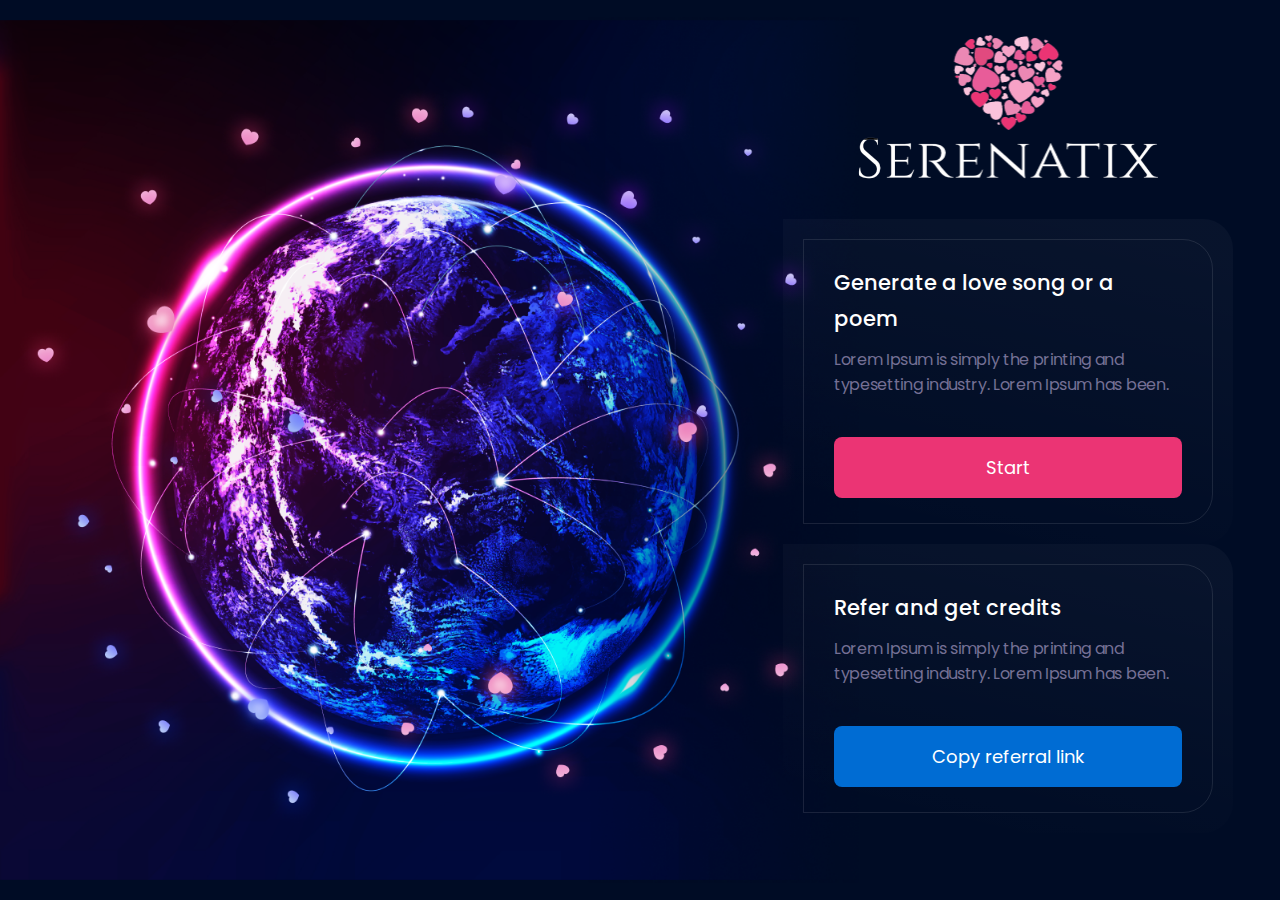
==== index.html @ 98b58cbd "First Commit" ====
<!DOCTYPE html>
<html class="no-js" lang="en">

<head>
  <meta charset="utf-8" />
  <meta http-equiv="X-UA-Compatible" content="IE=edge" />
  <meta name="robots" content="noindex, follow" />
  <meta name="viewport" content="width=device-width, initial-scale=1">
  <meta name="description" content="" />

  <!-- Site Title -->
  <title>Serenatix - HTML Markup</title>

  <!-- Favicon -->
  <link rel="website icon" type="png" href="assets/img/icon.png" />
  <!-- CSS
	   ============================================ -->
  <!-- Bootstrap.css -->
  <link rel="stylesheet" href="assets/css/bootstrap-5.2.2.min.css" />

  <!-- Style.css -->
  <link rel="stylesheet" href="assets/css/main.css" />

  <!-- Responsive.css -->
  <link rel="stylesheet" href="assets/css/responsive.css" />
</head>

<body>
  <section class="mobile-desktop-logo d-lg-none">
    <div class="desktop_logo text-center">
      <a href="index.html"><img src="./assets/img/logo/main-logo.png" alt=""></a>
    </div>
    <div class="mobile-image">
      <img src="./assets/img/desktop/mobile-img.png" alt="">
    </div>
  </section>
  <section class="desktop-1" style="background-image: url(./assets/img/desktop/dektop-img.png);">
    <div class="container-fluid d-flex justify-content-center justify-content-lg-end">
      <div class="row">
        <div class="col">
          <div class="desktop_content">
            <div class="desktop_logo d-none d-lg-block">
              <a href="index.html"><img src="./assets/img/logo/main-logo.png" alt=""></a>
            </div>

            <div class="start_boxes">
              <div class="single_box generate-song">
                <div class="single_box_inner">
                  <div class="inner_text">
                    <h3>Generate a love song or a poem </h3>
                    <p>Lorem Ipsum is simply the printing and typesetting industry. Lorem Ipsum has been.</p>
                    <a href="#" class="btn">Start</a>
                  </div>
                </div>
              </div>
              <div class="single_box refer">
                <div class="single_box_inner">
                  <div class="inner_text">
                    <h3>Refer and get credits </h3>
                    <p>Lorem Ipsum is simply the printing and typesetting industry. Lorem Ipsum has been.</p>
                    <a href="#" class="btn">Copy referral link</a>
                  </div>
                </div>
              </div>
            </div>
          </div>
        </div>
      </div>
    </div>
  </section>


  <!-- JS
      ============================================ -->
  <!-- Jquery js -->
  <script src="assets/js/jquery-3.6.1.min.js"></script>

  <!-- Bootstrap -->
  <script src="assets/js/bootstrap.bundle-5.2.2.min.js"></script>

  <!-- Main -->
  <script src="assets/js/main.js"></script>
</body>

</html>
---- assets/css/main.css ----
/* CSS Index
-----------------------------------
1. Theme default css
2. Header Area
3. Off Canvas Menu
4. Mobile Menu Area
5. Hero Area
*/

/* Theme Default CSS
==================================================*/
@import url("https://fonts.googleapis.com/css2?family=Poppins:wght@200;300;400;500;600;700;800&display=swap");

:root {
	--color-primary: #eb3474;
	--color-secondary: #006cd3;
	--color-violet: #9e00ff;
	--color-white: #ffffff;
	--color-light: rgba(255, 255, 255, 0.5);
	--color-gray-light: #757095;
	--color-black: #000c25;

	--font-pop: "Poppins", sans-serif;
}
body {
	font-family: var(--font-pop);
	font-weight: 400;
	font-style: normal;
	font-size: 18px;
	color: var(--color-white);
	line-height: 35px;
	/* background-color: var(--color-black);	 */
}
* {
	margin: 0px;
	padding: 0px;
	box-sizing: border-box;
}
img {
	max-width: 100%;
	transition: all 0.3s ease-out 0s;
}
a,
.button {
	-webkit-transition: all 0.3s ease-out 0s;
	-moz-transition: all 0.3s ease-out 0s;
	-ms-transition: all 0.3s ease-out 0s;
	-o-transition: all 0.3s ease-out 0s;
	transition: all 0.3s ease-out 0s;
	text-decoration: none;
}

a:hover,
.main-menu li a:hover,
.footer-menu li a:hover {
	color: #2b96cc;
	text-decoration: none;
}
a,
button {
	color: var(--color-primary);
	outline: medium none;
	cursor: pointer;
}
h1,
h2,
h3,
h4,
h5,
h6 {
	font-family: var(--font-pop);
	font-weight: 500;
	font-style: normal;
	color: var(--color-white);
	margin: 0 0 15px;
	text-transform: normal;
}
h1 a,
h2 a,
h3 a,
h4 a,
h5 a,
h6 a {
	color: inherit;
}
h1 {
	font-size: 40px;
}
h2 {
	font-size: 30px;
}
h3 {
	font-size: 24px;
}
h4 {
	font-size: 22px;
}
h5 {
	font-size: 18px;
}
h6 {
	font-size: 16px;
}

ul {
	margin: 0px;
	padding: 0px;
}
li {
	list-style: none;
}
p {
	margin-bottom: 15px;
}

hr {
	border-bottom: 1px solid var(--color-light);
	border-top: 0 none;
	margin: 30px 0;
	padding: 0;
}

label {
	color: var(--color-light);
	cursor: pointer;
	font-size: 15px;
	font-weight: 400;
}

*::-moz-selection {
	background: var(--color-secondary);
	color: var(--color-white);
	text-shadow: none;
}
::-moz-selection {
	background: var(--color-secondary);
	color: var(--color-white);
	text-shadow: none;
}
::selection {
	background: var(--color-secondary);
	color: var(--color-white);
	text-shadow: none;
}
*::-moz-placeholder {
	color: var(--color-secondary);
	font-size: 14px;
	opacity: 1;
}
*::placeholder {
	color: var(--color-light);
	font-size: 16px;
	line-height: 16px;
	font-weight: 300;
	opacity: 1;
}

/* button style */
.btn,
.form_group input[type="submit"] {
	background-color: var(--color-secondary);
	border-radius: 8px;
	color: var(--color-white);
	display: inline-block;
	font-size: 18px;
	line-height: 27px;
	font-weight: 400;
	margin-bottom: 0;
	padding: 17px 17px;
	text-align: center;
	transition: all 0.3s ease 0s;
	border: none;
}
.btn:hover {
	background-color: var(--color-secondary);
}

input:focus[type="url"],
input:focus[type="text"],
input:focus[type="email"],
input:focus[type="tel"],
input:focus[type="button"],
input:focus[type="submit"],
input:focus[type="search"],
button:focus[type="button"],
button:focus[role="button"],
button:focus,
input:focus,
textarea:focus {
	outline: none;
	text-decoration: none;
}
select:focus-visible {
	outline: none;
}
.btn:focus {
	box-shadow: 0 0 0 0;
}

/* End Default Css */

/* Start Header Area
==================================================*/
.desktop-1,
.desktop-2,
.desktop-3 {
	min-height: 100vh;
	width: 100%;
	background-color: var(--color-black);
	background-repeat: no-repeat;
	background-position: left center;
	background-size: 57.5%;
	/* border-radius: 50px; */
	overflow: hidden;
	position: relative;
}
.desktop_content {
	max-width: 582px;
	width: 100%;
	margin-right: 169px;
	margin-top: 93px;
	/* background-color: var(--color-black); */
}
.desktop_content .desktop_logo {
	margin-bottom: 77px;
}
.desktop_content .desktop_logo > a {
	display: block;
	text-align: center;
	max-width: 300px;
	margin: auto;
}
.single_box_inner .inner_text {
	border: 1px solid rgba(255, 255, 255, 0.1);
	border-radius: 0 30px 30px 0;
	padding: 31px 48px;
}

.single_box_inner .inner_text > h3 {
	line-height: 36px;
	margin-bottom: 10px;
}

.single_box_inner .inner_text > p {
	font-size: 16px;
	line-height: 25px;
	letter-spacing: -0.02em;
	color: var(--color-gray-light);
	max-width: 427px;
	width: 100%;
	margin-bottom: 40px;
}

.single_box_inner .inner_text > .btn {
	width: 427px;
}
.single_box_inner .inner_text {
	border: 1px solid rgba(255, 255, 255, 0.1);
	border-radius: 0 30px 30px 0;
	padding: 31px 48px;
}
.single_box_inner .inner_text > p {
	font-size: 16px;
	line-height: 25px;
	letter-spacing: -0.02em;
	color: var(--color-gray-light);
	max-width: 427px;
	margin-bottom: 40px;
}

.single_box_inner .inner_text > .btn {
	width: 427px;
}
.generate-song .single_box_inner .inner_text > .btn {
	background-color: var(--color-primary);
}
.single_box_inner {
	padding: 29px;
	background: linear-gradient(
		193.73deg,
		rgba(255, 255, 255, 0.03) 10.68%,
		rgba(255, 255, 255, 0) 90.18%
	);
	border-radius: 0 30px 30px 0;
}
.form_group input,
.form_group select {
	width: 427px;
	background-color: transparent;
	border: 0.5px solid var(--color-light);
	padding: 15px 26px;
	border-radius: 8px;
	color: var(--color-white);
	margin-bottom: 16px;
	font-size: 16px;
	line-height: 16px;
}
.form_group select {
	-moz-appearance: none;
	-webkit-appearance: none;
	appearance: none;
	background-image: url("../img/icons/select-down.svg");
	background-size: 14px;
	background-repeat: no-repeat;
	background-position-x: 97%;
	background-position-y: 20px;
}
.form_group input[type="date"]::-webkit-calendar-picker-indicator {
	background-image: url("../img/icons/calendar.svg");
	margin-right: -15px;
}
/* .form_number {
	position: relative;
}
.form_number::after,
.form_number::before {
	position: absolute;
	right: 5px;
	width: 1.6em;
	height: 0.9em;
	font-size: 10px;
	pointer-events: none;
	background: #fff;
}
.form_number::after {
	color: blue;
	content: "\25B2";
	margin-top: 1px;
}
.form_number::before {
	color: red;
	content: "\25BC";
	margin-bottom: 5px;
	bottom: -0.5em;
} */

.single_box_inner .inner_text > h2 {
	line-height: 45px;
	margin-bottom: 30px;
}

.form_group input::placeholder {
	color: var(--color-light);
	font-weight: 300;
}

.form_group {
	position: relative;
}

.form_group > img {
	position: absolute;
	right: 14px;
	top: 40%;
	transform: translateY(-50%);
	width: 25px;
}
.form_notice {
	display: flex;
	justify-content: space-between;
	margin-top: 15px;
	margin-bottom: 56px;
}

.form_notice .forgot > a {
	font-size: 16px;
	line-height: 16px;
	text-decoration: underline;
	color: var(--color-white);
}
.form_notice .forgot > a:hover {
	color: var(--color-primary);
}
.form_notice .remember input[type="checkbox"] {
	width: 28px;
	-webkit-appearance: none;
	-moz-appearance: none;
	-o-appearance: none;
	appearance: none;
	margin-bottom: 0;
	margin-right: 11px;
	position: relative;
	cursor: pointer;
}

.form_notice .remember input[type="checkbox"]:before {
	content: "";
	position: absolute;
	display: block;
	top: -20px;
	right: -2px;
	width: 28px;
	height: 28px;
	border-radius: 6px;
	background-color: var(--color-primary);
	border: 1px solid var(--color-primary);
}
.form_notice .remember input[type="checkbox"]:checked:after {
	content: "";
	display: block;
	width: 7px;
	height: 15px;
	border: solid var(--color-white);
	border-width: 0 2px 2px 0;
	-webkit-transform: rotate(45deg);
	-ms-transform: rotate(45deg);
	transform: rotate(45deg);
	position: absolute;
	top: -16px;
	left: 13px;
}
.form_notice .remember input[type="checkbox"]:checked:before {
	border-color: var(--color-primary);
}
.form_notice .remember label {
	font-size: 16px;
	line-height: 16px;
	font-weight: 300;
	color: var(--color-white);
}
.mobile-desktop-logo {
	background-color: var(--color-black);
	padding-top: 48px;
}

.mobile-desktop-logo .desktop_logo {
	max-width: 197px;
	margin: auto;
	margin-bottom: -100px;
	position: relative;
}
.mobile-desktop-logo .mobile-image > img {
	width: 100%;
}
.content-wrapper {
	background-color: var(--color-black);
	background-position: center center;
	background-size: cover;
	background-repeat: no-repeat;
}
.desktop-4-header,
.content-section,
.generate-section,
.positive_qualities {
	padding-right: 4%;
	padding-left: 4%;
}
.header_logo > a {
	display: inline-block;
	max-width: 290px;
}
.header_navigation li {
	display: inline-block;
	position: relative;
}

.header_navigation li > a {
	font-size: 22px;
	line-height: 14px;
	font-weight: 400;
	color: var(--color-white);
}
.header_navigation li > a:hover {
	color: var(--color-primary);
}

.header_navigation li:not(:last-child):after {
	position: absolute;
	right: 0;
	width: 1px;
	height: 100%;
	background-color: var(--color-white);
	content: "";
	opacity: 0.3;
}

.header_navigation li:not(:last-child) {
	padding-right: 26px;
	margin-right: 23px;
}
.desktop-4-header .header_inner {
	border-bottom: 1px solid var(--color-light);
	padding-top: 60px;
	padding-bottom: 40px;
}
.content-section {
	padding-top: 35px;
	padding-bottom: 60px;
}
.plain_text > p {
	margin-bottom: 0;
}
.generate_content_wrapper .generate_form {
	max-width: 760px;
	width: 100%;
	margin-right: 70px;
}
.generate_content_wrapper .generate_form,
.generate_content_wrapper .generate_content {
	margin-bottom: 50px;
}
.generate_form .form_group label {
	min-width: 285px;
	font-size: 20px;
	line-height: 30px;
	color: var(--color-white);
}

.generate_form .form_group:not(:last-child) {
	margin-bottom: 25px;
}
.generate_form .form_group label {
	min-width: 285px;
	font-size: 20px;
	line-height: 30px;
	color: var(--color-white);
}
.generate_form .form_group label span {
	color: var(--color-primary);
}

.generate_form .form_group:not(:last-child) {
	margin-bottom: 25px;
}

.generate_form .form_group input,
.generate_form .form_group select {
	margin-bottom: 0;
	max-width: 470px;
	width: 100%;
}
.generate_form .form_group select option {
	color: var(--color-primary);
}
.generate_form .form_group select option:first-of-type {
	color: var(--color-light);
}
.generate_content .content_credits {
	background: linear-gradient(214.92deg, #010e29 7.83%, #00153a 100%);
	padding: 30px;
	border-radius: 40px;
	box-shadow: 0px 50px 100px rgba(0, 0, 0, 0.25);
	margin-bottom: 30px;
}

.generate_content .content_credits .credits_refer,
.generate_content .content_credits .credits_buy {
	border: 1px solid rgba(255, 255, 255, 0.1);
	padding: 22px;
	border-radius: 30px 0 0 30px;
	max-width: 316px;
	width: 100%;
	display: flex;
	flex-direction: column;
	justify-content: center;
}

.generate_content .content_credits .credits_buy {
	border-radius: 0 30px 30px 0;
	padding: 20px 40px;
}

.generate_content .content_credits .credits_refer h4,
.generate_content .content_credits .credits_buy h4 {
	font-size: 18px;
	line-height: 27px;
	margin-bottom: 1px;
	font-weight: 400;
}

.generate_content .content_credits .credits_refer p,
.generate_content .content_credits .credits_buy p {
	font-size: 14px;
	line-height: 17px;
	color: var(--color-light);
	font-weight: 300;
	margin-bottom: 15px;
}

.generate_content .content_credits .credits_buy h4 {
	margin-bottom: 19px;
}

.generate_content .content_credits .credits_refer h4 span,
.generate_content .content_credits .credits_buy h4 span {
	color: var(--color-primary);
}
.generate_content .content_credits .credits_refer .btn,
.generate_content .content_credits .credits_buy .btn {
	font-size: 16px;
	line-height: 24px;
	font-weight: 400;
	padding: 12px 26px;
}
.generate_content .content_credits .credits_buy .btn {
	background-color: var(--color-violet);
}
.generate_content .content_credits .total_credits {
	position: relative;
}

.generate_content .content_credits .total_credits > p {
	position: absolute;
	left: 50%;
	top: 50%;
	transform: translate(-50%, -50%);
	width: 100%;
	margin-bottom: 0;
	text-align: center;
}
.generate_content .content_credits .total_credits img {
	max-width: 230px;
	margin-left: -20px;
	margin-right: -20px;
}
.generate_content .content_credits .total_credits > p .total {
	display: block;
	font-size: 35px;
	line-height: 32px;
	font-weight: 500;
	color: var(--color-white);
}

.generate_content .content_credits .total_credits > p .text {
	font-size: 12px;
	line-height: 14px;
	text-transform: uppercase;
	font-weight: 500;
	display: inline-block;
	white-space: pre-line;
}
.generate_content .content_archive h3 {
	line-height: 36px;
	margin-bottom: 10px;
}

.generate_content .content_archive .archive_table {
	width: 100%;
	border-radius: 20px;
	overflow: hidden;
	background: linear-gradient(214.92deg, #010e29 7.83%, #00153a 100%);
}

.generate_content .content_archive .archive_table tr > th,
.generate_content .content_archive .archive_table tr > td {
	padding: 17px 25px;
	font-size: 14px;
	line-height: 21px;
	color: var(--color-light);
}

.generate_content .content_archive .archive_table thead {
	background-color: rgba(255, 255, 255, 0.1);
}

.generate_content .content_archive .archive_table tr > th select {
	padding: 0;
	margin: 0;
	background-color: transparent;
	border: none;
	width: 100%;
	color: var(--color-white);
	font-size: 14px;
	line-height: 21px;
	font-weight: 400;
}
.generate_content .content_archive .archive_table tr > th select {
	-moz-appearance: none;
	-webkit-appearance: none;
	appearance: none;
	background-image: url("../img/icons/table-arrow.svg");
	background-size: 14px;
	background-repeat: no-repeat;
	background-position-x: 100%;
}

.generate_content .content_archive .archive_table tr > th:not(:last-child),
.generate_content .content_archive .archive_table tr > td:not(:last-child) {
	border-right: 1px solid rgba(255, 255, 255, 0.1);
	width: 33.33%;
}

.generate_content .content_archive .archive_table tbody tr:not(:last-child) {
	border-bottom: 1px solid rgba(255, 255, 255, 0.1);
}
.generate_content_wrapper .generate_form .generate_form_btn {
	margin-top: 80px;
	display: flex;
	justify-content: space-between;
}

.generate_content_wrapper .generate_form .generate_form_btn > .btn {
	padding: 17px 25px;
	margin: 0 5px;
}

.generate_content_wrapper .generate_form .generate_form_btn > .btn.love {
	background-color: var(--color-primary);
}

.generate_content_wrapper .generate_form .generate_form_btn > .btn.letter {
	background-color: var(--color-violet);
}

/* Characteristics */
.positive_qualities_inner {
	text-align: center;
}

.positive_qualities_inner .total_quality {
	position: relative;
}

.positive_qualities_inner .total_quality > img {
	max-width: 280px;
	margin-top: -30px;
	margin-bottom: -30px;
}

.positive_qualities_inner .total_quality > p {
	position: absolute;
	top: 50%;
	left: 50%;
	transform: translate(-50%, -50%);
}

.positive_qualities_inner .total_quality > p span {
	display: block;
}

.positive_qualities_inner .total_quality > p span.total {
	font-size: 35px;
	line-height: 32px;
	font-weight: 500;
	color: var(--color-white);
}

.positive_qualities_inner .total_quality > p span.text {
	font-size: 14px;
	line-height: 14px;
	font-weight: 500;
	text-transform: uppercase;
	margin-top: 7px;
}
.positive_qualities_inner .title {
	font-size: 34px;
	line-height: 51px;
	margin-bottom: 34px;
}
.positive_qualities_checkbox {
	background: linear-gradient(214.92deg, #010e29 7.83%, #00153a 100%);
	padding: 35px;
	border-radius: 20px;
	margin-bottom: 80px;
}
.positive_qualities_checkbox .checkbox_group:not(:last-child) {
	margin-bottom: 28px;
}
.checkbox_group {
	display: flex;
}
.checkbox_group input[type="checkbox"] {
	max-width: 35px;
	width: 100%;
	-webkit-appearance: none;
	-moz-appearance: none;
	-o-appearance: none;
	appearance: none;
	margin-bottom: 0;
	margin-right: 20px;
	position: relative;
	cursor: pointer;
}

.checkbox_group input[type="checkbox"]:before {
	content: "";
	position: absolute;
	display: block;
	top: 0px;
	right: 0px;
	width: 35px;
	height: 35px;
	border-radius: 5px;
	background-color: #00153a;
	border: 1px solid var(--color-light);
	overflow: hidden;
}
.checkbox_group input[type="checkbox"]:checked:after {
	content: "";
	display: block;
	width: 11px;
	height: 20px;
	border: solid var(--color-white);
	border-width: 0 2px 2px 0;
	-webkit-transform: rotate(45deg);
	-ms-transform: rotate(45deg);
	transform: rotate(45deg);
	position: absolute;
	top: 3px;
	left: 12px;
}
.checkbox_group input[type="checkbox"]:checked:before {
	border-color: var(--color-primary);
	background-color: var(--color-primary);
}
.checkbox_group label {
	font-size: 22px;
	line-height: 35px;
	color: var(--color-white);
	font-weight: 400;
}
.positive_qualities_checkbox .checkbox_group.input {
	margin-left: 55px;
	margin-top: 20px;
}
.positive_qualities_checkbox .checkbox_group.input textarea {
	display: block;
	max-width: 100%;
	width: 100%;
	border: 1px solid var(--color-light);
	background: transparent;
	border-radius: 8px;
	padding: 28px 33px;
	font-size: 20px;
	line-height: 16px;
	color: var(--color-white);
	font-weight: 300;
}
.positive_qualities_buttons {
	padding-bottom: 67px;
}
.positive_qualities_buttons .question .btn {
	padding: 17px 40px;
}
.positive_qualities_buttons .question .btn.previous {
	filter: drop-shadow(0px 30px 60px rgba(235, 52, 116, 0.15));
	background-color: transparent;
	border: 1px solid var(--color-violet);
	margin-right: 20px;
}
.positive_qualities_buttons .question .btn.next {
	background-color: var(--color-violet);
}
.positive_qualities_buttons .saves .btn {
	padding: 17px 30px;
}
.positive_qualities_buttons .saves .btn.finished {
	background-color: var(--color-primary);
	margin-left: 20px;
}

/* Answered */
.top_banner {
	margin-bottom: 20px;
}
.answered_side_banner .side-top {
	margin-bottom: 20px;
}
.answered_side_banner {
	max-width: 212px;
	width: 100%;
	margin-left: 50px;
}
.answered_content {
	width: 100%;
}
.answered_content .ans_cta {
	border: 1px solid rgba(255, 255, 255, 0.05);
	background-color: #00153a;
	box-shadow: 0px 50px 100px rgba(0, 0, 0, 0.25);
	border-radius: 20px;
	padding: 47px;
	display: flex;
	align-items: center;
	justify-content: space-between;
	margin-bottom: 50px;
}
.answered_content .ans_cta .title {
	font-size: 32px;
	line-height: 48px;
	margin-bottom: 0;
}

.answered_content .ans_cta .btn {
	background-color: var(--color-primary);
}
.ans_content_subject .subject_head > span {
	display: inline-block;
	font-size: 22px;
	line-height: 33px;
	color: var(--color-primary);
}

.ans_content_subject .subject_head > h3 {
	font-size: 28px;
	line-height: 42px;
	margin-bottom: 0;
}

.ans_content_subject .button .btn {
	background-color: var(--color-violet);
}

.ans_content_subject {
	margin-bottom: 20px;
}
.ans_content > p {
	font-size: 18px;
	line-height: 35px;
}
.answered_content .ans_cta.cta-2 {
	padding: 34px 47px;
	margin-bottom: 40px;
}

.answered_content .ans_cta.cta-2 .title {
	font-size: 20px;
	line-height: 30px;
	font-weight: 400;
}
.ans_content {
	margin-bottom: 50px;
}
.answered_content .ans_cta.cta-2 .btn {
	background-color: var(--color-secondary);
	padding: 17px 35px;
}
.answered_content .ans_cta.cta-2 .form_group select {
	margin-bottom: 0px;
	width: 100%;
}
.answered_content .ans_cta.cta-2 .form_group {
	max-width: 225px;
	width: 100%;
	margin-left: 40px;
	margin-right: auto;
}
.ans_share_btn > a {
	font-size: 20px;
	line-height: 30px;
	font-weight: 400;
	border: 1px solid var(--color-secondary);
	padding: 29px;
	color: var(--color-white);
	max-width: 417px;
	display: inline-block;
	border-radius: 10px;
	margin-right: 15px;
	text-align: center;
}
.ans_share_btn > a.email {
	border-color: var(--color-primary);
	box-shadow: 0px 50px 100px rgba(0, 0, 0, 0.25);
}
.ans_share_btn > a.mobile {
	border-color: var(--color-violet);
	box-shadow: 0px 50px 100px rgba(0, 0, 0, 0.25);
}
.socials li {
	display: inline-block;
	margin-left: 10px;
}

.socials li > a {
	display: block;
	max-width: 45px;
}
.answered_content .ans_share {
	width: 100%;
	display: flex;
	align-items: center;
	justify-content: space-between;
	margin-bottom: 50px;
}
.ans_reminder .single_reminder {
	background: linear-gradient(214.92deg, #010e29 7.83%, #00153a 100%);
	max-width: 583px;
	width: 100%;
	box-shadow: 0px 50px 100px rgba(0, 0, 0, 0.25);
	border-radius: 40px;
	padding: 50px;
}

.ans_reminder .single_reminder > h2 {
	font-size: 30px;
	line-height: 45px;
	margin-bottom: 25px;
}

.ans_reminder .single_reminder .form_group label {
	min-width: 215px;
	font-size: 20px;
	line-height: 30px;
	color: var(--color-white);
}

.ans_reminder .single_reminder .form_group {
	display: flex;
	align-items: center;
	margin-bottom: 25px;
}

.ans_reminder .single_reminder .form_group input {
	margin-bottom: 0;
}

.ans_reminder .single_reminder .buttons {
	padding-top: 25px;
}

.ans_reminder .single_reminder .buttons .btn.reminder {
	margin-right: 15px;
}

.ans_reminder .single_reminder .buttons .btn.autopilot {
	background-color: var(--color-primary);
}

.ans_reminder .single_reminder .buttons .btn {
	padding: 17px 35px;
}
.answered_content .ans_reminder {
	display: flex;
}
.answered_content .ans_reminder .single_reminder {
	margin-bottom: 50px;
}
.answered_content .ans_reminder .single_reminder.reminder {
	margin-right: 30px;
}
.ans_reminder .single_reminder .form_group select {
	-moz-appearance: none;
	-webkit-appearance: none;
	appearance: none;
	background-image: url("../img/icons/angle-d.svg");
	background-size: 14px;
	background-repeat: no-repeat;
	background-position-x: 97%;
	background-position-y: 20px;
}
.ans_reminder
	.single_reminder
	.form_group
	input[type="date"]::-webkit-calendar-picker-indicator {
	background-image: url("../img/icons/calendar-d.svg");
	margin-right: -15px;
}
.ans_reminder
	.single_reminder
	.form_group
	input[type="time"]::-webkit-calendar-picker-indicator {
	background-image: url("../img/icons/clock-d.svg");
	margin-right: -15px;
}
---- assets/css/responsive.css ----
@media only screen and (min-width: 1651px) and (max-width: 1890px) {
.generate_content_wrapper .generate_form {
	max-width: 760px;
	margin-right: 50px;
}

.generate_content_wrapper .generate_content {
	width: 682px;
}
}





@media only screen and (min-width: 1401px) and (max-width: 1650px) {
	.generate_content_wrapper .generate_form {
		max-width: 447px;
		margin-right: 50px;
	}

	.generate_content_wrapper .generate_content {
		width: 766px;
	}
	.desktop-1,
	.desktop-2,
	.desktop-3 {
		background-size: 69%;
	}
	.desktop_content {
		max-width: 500px;
		margin-right: 50px;
		margin-top: 50px;
	}
	.single_box_inner .inner_text > .btn,
	.form_group input,
	.btn,
	.form_group input[type="submit"] {
		width: 100%;
	}
	.single_box_inner .inner_text > h3 {
		font-size: 21px;
	}
	.positive_qualities_buttons .btn,
	.ans_reminder .single_reminder .buttons .btn,
	.answered_content .ans_cta .btn {
		width: auto;
	}
	.answered_side_banner {
		display: none;
	}
	.answered_content .ans_share {
		flex-wrap: wrap;
		justify-content: center;
	}

	.answered_content .ans_share .ans_share_btn {
		margin-bottom: 30px;
	}
}
/* X-Large devices (large desktops, 1200px to 1400px) */
@media only screen and (min-width: 1200px) and (max-width: 1400px) {
	.desktop-1,
	.desktop-2,
	.desktop-3 {
		background-size: 69%;
	}
	.desktop_content {
		max-width: 450px;
		margin-right: 35px;
		margin-top: 35px;
	}
	.desktop_content .desktop_logo {
		margin-bottom: 40px;
	}
	.single_box_inner {
		padding: 20px;
	}
	.single_box_inner .inner_text {
		padding: 25px 30px;
	}
	.single_box_inner .inner_text > h3 {
		font-size: 21px;
	}
	.single_box_inner .inner_text > .btn,
	.form_group input,
	.btn,
	.form_group input[type="submit"] {
		width: 100%;
	}
	.generate_content_wrapper .generate_form {
		max-width: 350px;
		margin-right: 40px;
	}

	.generate_content_wrapper .generate_content {
		width: 689px;
	}
	.positive_qualities_buttons .btn,
	.ans_reminder .single_reminder .buttons .btn,
	.answered_content .ans_cta .btn {
		width: auto;
	}
	.answered_side_banner {
		display: none;
	}
	.answered_content .ans_share {
		flex-wrap: wrap;
		justify-content: center;
	}

	.answered_content .ans_share .ans_share_btn {
		margin-bottom: 30px;
	}
	.answered_content .ans_reminder {
		flex-wrap: wrap;
		justify-content: center;
	}
	.answered_content .ans_reminder .single_reminder.reminder {
		margin-right: 0;
	}
	.ans_share_btn > a {
		padding: 29px 20px;
	}
}

/* Large devices (desktops, 992px to 1199px) */
@media only screen and (min-width: 992px) and (max-width: 1199px) {
	.desktop-1,
	.desktop-2,
	.desktop-3 {
		background-size: 62%;
	}
	.desktop-1::after,
	.desktop-2::after,
	.desktop-3::after {
		content: "";
		background: url(../img/desktop/shadow-top.png);
		background-size: 98% 100%;
		background-position: left bottom;
		background-repeat: no-repeat;
		position: absolute;
		top: 0;
		left: 0;
		width: 62%;
		height: 12%;
	}

	.desktop-1::before,
	.desktop-2::before,
	.desktop-3.forgot {
		content: "";
		background: url(../img/desktop/shadow-bottom.png);
		background-position: center;
		position: absolute;
		bottom: 0;
		left: 0;
		width: 50%;
		height: 12%;
		background-size: 116% 100%;
		background-position: left top;
		background-repeat: no-repeat;
	}
	.desktop_content {
		max-width: 450px;
		margin-right: 15px;
		margin-top: 20px;
	}
	.desktop_content .desktop_logo {
		margin-bottom: 35px;
	}
	.single_box_inner {
		padding: 20px;
	}
	.single_box_inner .inner_text {
		padding: 25px 30px;
	}
	.single_box_inner .inner_text > h3 {
		font-size: 21px;
	}
	.single_box_inner .inner_text > p {
		margin-bottom: 25px;
	}
	.single_box_inner .inner_text > .btn,
	.form_group input,
	.btn,
	.form_group input[type="submit"] {
		width: 100%;
	}
	.generate_content_wrapper .generate_form {
		margin-right: 0px;
	}
	.generate_content_wrapper .generate_form .generate_form_btn > .btn {
		width: auto;
	}
	.positive_qualities_buttons .btn,
	.ans_reminder .single_reminder .buttons .btn,
	.answered_content .ans_cta .btn {
		width: auto;
	}

	.answered_side_banner {
		display: none;
	}
	.answered_content .ans_cta {
		flex-wrap: wrap;
		justify-content: center;
	}

	.answered_content .ans_cta .title {
		margin-bottom: 30px;
	}
	.answered_content .ans_cta.cta-2 .title {
		margin-bottom: 0;
	}
	.answered_content .ans_share {
		flex-wrap: wrap;
		justify-content: center;
	}
	.answered_content .ans_share .ans_share_btn {
		display: flex;
		flex-direction: column;
		width: 100%;
		align-items: center;
	}
	.answered_content .ans_reminder {
		flex-wrap: wrap;
		justify-content: center;
	}
	.answered_content .ans_reminder .single_reminder.reminder {
		margin-right: 0;
	}
	.ans_share_btn > a {
		max-width: 417px;
		width: 100%;
		margin-bottom: 25px;
	}
}

/* Medium devices (tablets, 768px to 991px) */
@media only screen and (min-width: 768px) and (max-width: 991px) {
	.desktop-1,
	.desktop-2,
	.desktop-3 {
		background-image: none !important;
		margin-top: -100px;
	}
	.desktop_content {
		margin: auto;
	}
	.desktop-4-header .header_inner {
		text-align: center;
		padding-top: 41px;
		padding-bottom: 25px;
	}
	.header_logo > a {
		max-width: 200px;
		width: 100%;
		margin-bottom: 30px;
	}
	.header_navigation {
		border-top: 1px solid var(--color-light);
		padding-top: 25px;
	}
	.generate_content_wrapper .generate_form {
		margin-right: 0px;
	}
	.generate_form .form_group input,
	.generate_form .form_group select {
		max-width: 100%;
	}
	.generate_form .form_group label {
		margin-bottom: 15px;
	}
	.generate_content_wrapper .generate_form .generate_form_btn > .btn {
		width: 100%;
	}
	.generate_content_wrapper .generate_form .generate_form_btn {
		flex-wrap: wrap;
	}

	.generate_content_wrapper
		.generate_form
		.generate_form_btn
		> .btn:not(:last-child) {
		margin-bottom: 10px;
	}
	.generate_content .content_credits {
		flex-direction: column;
		max-width: 400px;
		margin: 0 auto 30px auto;
	}

	.generate_content .content_credits .credits_refer {
		margin-bottom: 15px;
		border-radius: 30px 30px 0 0;
	}

	.generate_content .content_credits .credits_buy {
		border-radius: 0 0 30px 30px;
	}
	.generate_content .content_archive .archive_table tr > th,
	.generate_content .content_archive .archive_table tr > td {
		padding: 11px 20px;
	}

	.generate_content_wrapper .generate_content {
		width: 100%;
	}

	.positive_qualities_inner .title {
		text-align: left;
		font-size: 24px;
		line-height: 34px;
		margin-bottom: 30px;
	}

	.positive_qualities_checkbox {
		padding: 35px 30px;
		margin-bottom: 30px;
	}

	.checkbox_group label {
		font-size: 18px;
		line-height: 25px;
	}
	.checkbox_group input[type="checkbox"] {
		max-width: 30px;
		width: 100%;
		margin-right: 18px;
	}

	.checkbox_group input[type="checkbox"]:before {
		width: 30px;
		height: 30px;
	}

	.checkbox_group input[type="checkbox"]:checked:after {
		top: 2px;
		left: 10px;
	}
	.positive_qualities_checkbox .checkbox_group.input {
		margin-top: 15px;
		margin-left: 50px;
	}
	.positive_qualities_checkbox .checkbox_group.input textarea {
		height: 120px;
	}
	.positive_qualities_buttons {
		flex-direction: column;
		align-items: center;
		padding-bottom: 35px;
	}

	.positive_qualities_buttons .question,
	.positive_qualities_buttons .saves {
		display: flex;
		margin-bottom: 20px;
		justify-content: space-between;
		width: 100%;
	}

	.positive_qualities_buttons .question .btn,
	.positive_qualities_buttons .saves .btn {
		max-width: 48%;
		flex: 0 0 48%;
	}

	.answered_side_banner {
		display: none;
	}
	.answered_content .ans_cta {
		flex-wrap: wrap;
		justify-content: center;
		padding: 30px;
		text-align: center;
	}
	.answered_content .ans_cta .title {
		font-size: 22px;
		line-height: 33px;
		margin-bottom: 20px;
	}
	.ans_content_subject .subject_head > h3 {
		font-size: 24px;
		line-height: 36px;
	}

	.ans_content_subject {
		margin-bottom: 30px;
	}
	.ans_content > p {
		font-size: 16px;
		line-height: 28px;
	}
	.answered_content .ans_cta.cta-2 {
		padding: 30px;
		flex-direction: column;
		align-items: center;
		margin-bottom: 50px;
	}

	.answered_content .ans_cta.cta-2 .form_group {
		max-width: 100%;
		margin-left: 0;
		margin-top: 20px;
		margin-bottom: 20px;
	}
	.answered_content .ans_cta.cta-2 .title {
		margin-bottom: 0;
	}
	.answered_content .ans_share {
		flex-wrap: wrap;
		justify-content: center;
	}
	.answered_content .ans_share .ans_share_btn {
		display: flex;
		flex-direction: column;
		width: 100%;
		align-items: center;
	}
	.answered_content .ans_reminder {
		flex-wrap: wrap;
		justify-content: center;
	}
	.answered_content .ans_reminder .single_reminder.reminder {
		margin-right: 0;
	}
	.ans_share_btn > a {
		max-width: 417px;
		width: 100%;
		margin-bottom: 25px;
	}
}

/* X-Small devices (small mobile) (portrait phones, less than 767px) */
@media only screen and (max-width: 767px) {
	.mobile-desktop-logo .desktop_logo {
		margin-bottom: 0px;
	}
	.desktop-1,
	.desktop-2,
	.desktop-3 {
		background-image: none !important;
		padding-bottom: 35px;
		height: auto;
		background-color: var(--color-black);
	}

	.desktop_content {
		margin: auto;
	}
	.desktop_content {
		max-width: 378px;
		margin: auto;
	}
	.single_box_inner .inner_text > .btn,
	.form_group input,
	.btn,
	.form_group input[type="submit"] {
		width: 100%;
	}

	.single_box_inner .inner_text > .btn {
		margin-bottom: 10px;
	}

	.single_box_inner {
		padding: 20px;
	}

	.single_box_inner .inner_text {
		padding: 25px 30px;
	}

	.single_box_inner .inner_text > h3 {
		line-height: 30px;
	}

	.single_box_inner .inner_text > p {
		margin-bottom: 30px;
	}
	.single_box_inner .inner_text > h2 {
		font-size: 25px;
		line-height: 38px;
	}

	.form_notice .remember label,
	.form_notice .forgot > a {
		font-size: 12px;
	}

	.login .single_box_inner .inner_text,
	.sign-up .single_box_inner .inner_text {
		padding: 25px;
	}

	.form_notice {
		margin-bottom: 40px;
		margin-top: 10px;
	}

	.form_notice .remember input[type="checkbox"] {
		margin-right: 5px;
	}
	.desktop-4-header,
	.content-section,
	.generate-section,
	.positive_qualities {
		padding-right: 3%;
		padding-left: 3%;
	}
	.desktop-4-header .header_inner {
		text-align: center;
		padding-top: 41px;
		padding-bottom: 25px;
	}
	.header_logo > a {
		max-width: 200px;
		width: 100%;
		margin-bottom: 30px;
	}
	.header_navigation {
		border-top: 1px solid var(--color-light);
		padding-top: 25px;
	}
	.header_navigation li > a {
		font-size: 18px;
		line-height: 14px;
	}

	.header_navigation li:not(:last-child) {
		padding-right: 12px;
		margin-right: 6px;
	}
	.generate_content_wrapper .generate_form {
		margin-right: 0px;
	}
	.generate_form .form_group input,
	.generate_form .form_group select {
		max-width: 100%;
	}
	.generate_form .form_group label {
		margin-bottom: 15px;
	}
	.generate_content_wrapper .generate_form .generate_form_btn > .btn {
		width: 100%;
	}
	.content-section {
		padding-top: 25px;
		padding-bottom: 40px;
	}

	.plain_text > p {
		font-size: 16px;
		line-height: 28px;
	}

	.generate_form .form_group:not(:last-child) {
		margin-bottom: 30px;
	}
	.generate_content_wrapper .generate_form .generate_form_btn {
		flex-wrap: wrap;
		margin-top: 30px;
	}

	.generate_content_wrapper
		.generate_form
		.generate_form_btn
		> .btn:not(:last-child) {
		margin-bottom: 10px;
	}
	.generate_content .content_credits {
		flex-direction: column;
		max-width: 100%;
		margin: 0 auto 50px auto;
		padding: 20px;
	}
	.generate_content .content_credits .total_credits img {
		max-width: 290px;
	}
	.generate_content .content_credits .total_credits {
		margin-top: -50px;
		margin-bottom: -30px;
	}
	.generate_content .content_credits .credits_refer {
		margin-bottom: 15px;
		border-radius: 30px 30px 0 0;
	}

	.generate_content .content_credits .credits_buy {
		border-radius: 0 0 30px 30px;
	}
	.generate_content .content_archive .archive_table tr > th,
	.generate_content .content_archive .archive_table tr > td {
		padding: 11px 12px;
		font-size: 11px;
	}

	.generate_content_wrapper .generate_content {
		width: 100%;
	}
	.generate_content .content_archive .archive_table tr > th select {
		background-size: 9px;
		background-position-x: 100%;
		background-position-y: 4px;
	}
	.generate_content .content_archive .archive_table tr > th:not(:last-child),
	.generate_content .content_archive .archive_table tr > td:not(:last-child) {
		width: 28%;
	}

	.positive_qualities_inner .title {
		text-align: left;
		font-size: 24px;
		line-height: 34px;
		margin-bottom: 30px;
	}

	.positive_qualities_checkbox {
		padding: 35px 30px;
		margin-bottom: 30px;
		margin-left: -30px;
		margin-right: -30px;
	}

	.checkbox_group label {
		font-size: 18px;
		line-height: 25px;
	}
	.checkbox_group input[type="checkbox"] {
		max-width: 30px;
		width: 100%;
		margin-right: 18px;
	}

	.checkbox_group input[type="checkbox"]:before {
		width: 30px;
		height: 30px;
	}

	.checkbox_group input[type="checkbox"]:checked:after {
		top: 2px;
		left: 10px;
	}
	.positive_qualities_checkbox .checkbox_group.input {
		margin-top: 15px;
		margin-left: 50px;
	}
	.positive_qualities_checkbox .checkbox_group.input textarea {
		height: 120px;
	}
	.positive_qualities_buttons {
		flex-direction: column;
		align-items: center;
		padding-bottom: 35px;
	}

	.positive_qualities_buttons .question,
	.positive_qualities_buttons .saves {
		display: flex;
		margin-bottom: 20px;
		justify-content: space-between;
		width: 100%;
	}

	.positive_qualities_buttons .question .btn,
	.positive_qualities_buttons .saves .btn {
		max-width: 48%;
		font-size: 15px;
		flex: 0 0 48%;
		padding: 17px 0;
	}
	.top_banner > img {
		height: 154px;
		object-fit: cover;
	}

	.top_banner {
		margin-bottom: 25px;
	}
	.answered_side_banner {
		display: none;
	}
	.answered_content .ans_cta {
		flex-wrap: wrap;
		justify-content: center;
		padding: 30px;
		text-align: center;
	}
	.answered_content .ans_cta .title {
		font-size: 22px;
		line-height: 33px;
		margin-bottom: 20px;
	}
	.answered_content .ans_cta .btn {
		padding: 17px 0;
	}
	.ans_content_subject .subject_head > h3 {
		font-size: 24px;
		line-height: 36px;
	}

	.ans_content_subject {
		margin-bottom: 30px;
		flex-wrap: wrap;
	}
	.ans_content_subject .button {
		margin-top: 20px;
	}

	.answered_content .ans_cta.cta-2 .title {
		font-size: 22px;
		line-height: 33px;
	}
	.ans_content > p {
		font-size: 16px;
		line-height: 28px;
	}
	.answered_content .ans_cta.cta-2 {
		padding: 30px;
		flex-direction: column;
		align-items: center;
		margin-bottom: 50px;
	}

	.answered_content .ans_cta.cta-2 .form_group {
		max-width: 100%;
		margin-left: 0;
		margin-top: 20px;
		margin-bottom: 20px;
	}
	.answered_content .ans_cta.cta-2 .title {
		margin-bottom: 0;
	}
	.answered_content .ans_share {
		flex-wrap: wrap;
		justify-content: center;
	}
	.answered_content .ans_share .ans_share_btn {
		display: flex;
		flex-direction: column;
		width: 100%;
		align-items: center;
	}
	.answered_content .ans_reminder {
		flex-wrap: wrap;
		justify-content: center;
		margin-left: -30px;
		margin-right: -30px;
	}
	.answered_content .ans_reminder .single_reminder.reminder {
		margin-right: 0;
		margin-bottom: 20px;
	}
	.ans_share_btn > a {
		max-width: 417px;
		width: 100%;
		margin-bottom: 25px;
		padding: 29px 0;
	}
	.answered_content .ans_share .socials {
		margin-top: 5px;
	}

	.answered_content .ans_share .socials li {
		margin: 0 5px;
	}
	.answered_content .ans_reminder .single_reminder {
		padding: 30px;
	}

	.ans_reminder .single_reminder .form_group {
		flex-wrap: wrap;
	}

	.ans_reminder .single_reminder .form_group label {
		margin-bottom: 15px;
	}

	.ans_reminder .single_reminder .buttons .btn.reminder {
		margin-right: 0;
		margin-bottom: 15px;
	}
}

/* Small devices (large mobile) (landscape phones, 480px to 767px) */
@media only screen and (min-width: 480px) and (max-width: 767px) {
}
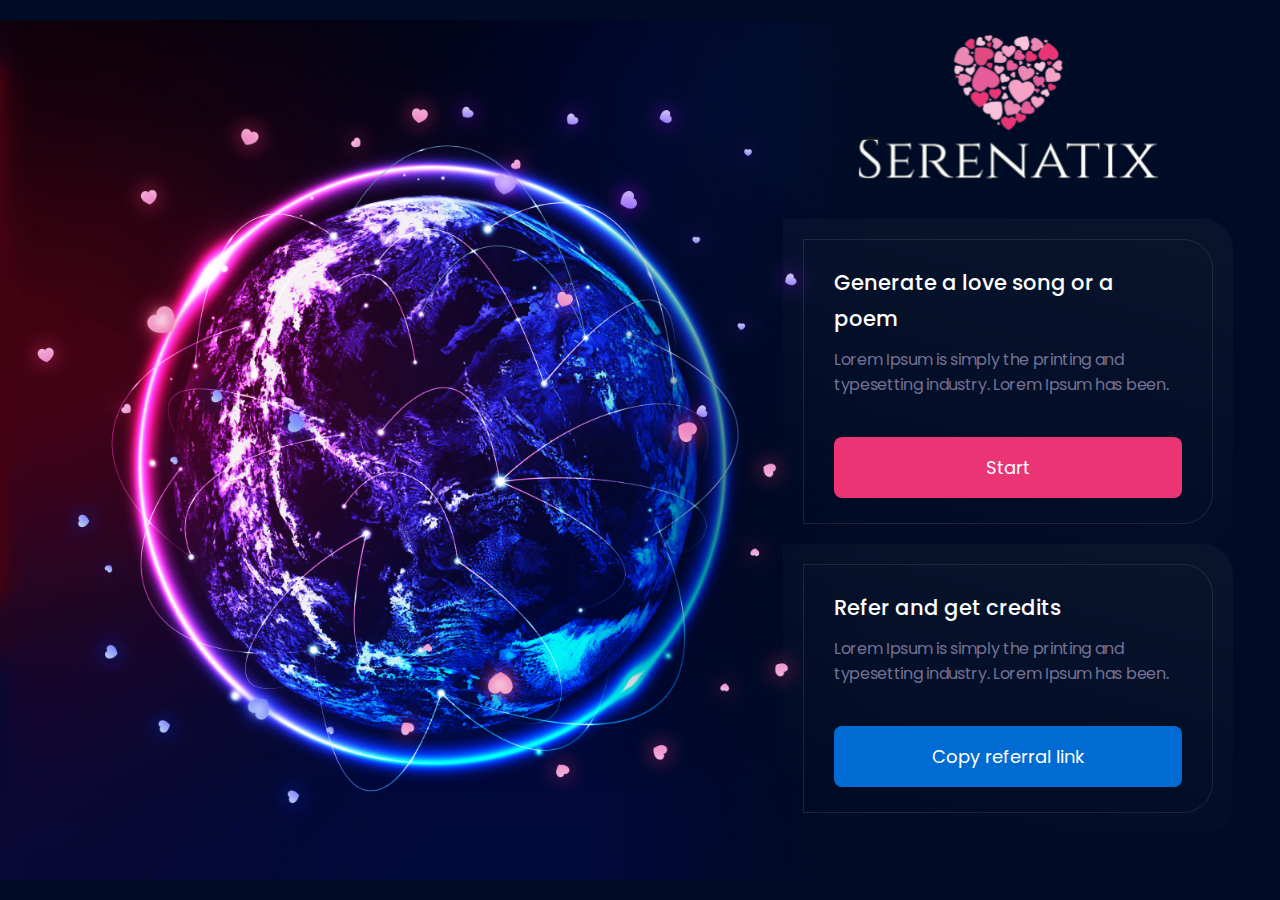
==== commit c9249b20: "Favicon Added" ====
--- a/index.html
+++ b/index.html
@@ -28,7 +28,7 @@
 <body>
   <section class="mobile-desktop-logo d-lg-none">
     <div class="desktop_logo text-center">
-      <a href="index.html"><img src="./assets/img/logo/main-logo.png" alt=""></a>
+      <a href="index.html"><img src="./assets/img/logo/main-logo.svg" alt=""></a>
     </div>
     <div class="mobile-image">
       <img src="./assets/img/desktop/mobile-img.png" alt="">
@@ -40,7 +40,7 @@
         <div class="col">
           <div class="desktop_content">
             <div class="desktop_logo d-none d-lg-block">
-              <a href="index.html"><img src="./assets/img/logo/main-logo.png" alt=""></a>
+              <a href="index.html"><img src="./assets/img/logo/main-logo.svg" alt=""></a>
             </div>
 
             <div class="start_boxes">
--- a/assets/css/responsive.css
+++ b/assets/css/responsive.css
@@ -1,19 +1,21 @@
 @media only screen and (min-width: 1651px) and (max-width: 1890px) {
-.generate_content_wrapper .generate_form {
-	max-width: 760px;
-	margin-right: 50px;
+	.generate_content_wrapper .generate_form {
+		max-width: 760px;
+		margin-right: 50px;
+	}
+
+	.generate_content_wrapper .generate_content {
+		width: 682px;
+	}
 }
 
-.generate_content_wrapper .generate_content {
-	width: 682px;
+@media only screen and (min-width: 1651px) and (max-width: 1690px) {
+	.ans_share_btn > a {
+		padding: 29px 20px;
+	}
 }
-}
-
-
-
-
-
-@media only screen and (min-width: 1401px) and (max-width: 1650px) {
+
+@media only screen and (min-width: 1400px) and (max-width: 1650px) {
 	.generate_content_wrapper .generate_form {
 		max-width: 447px;
 		margin-right: 50px;
